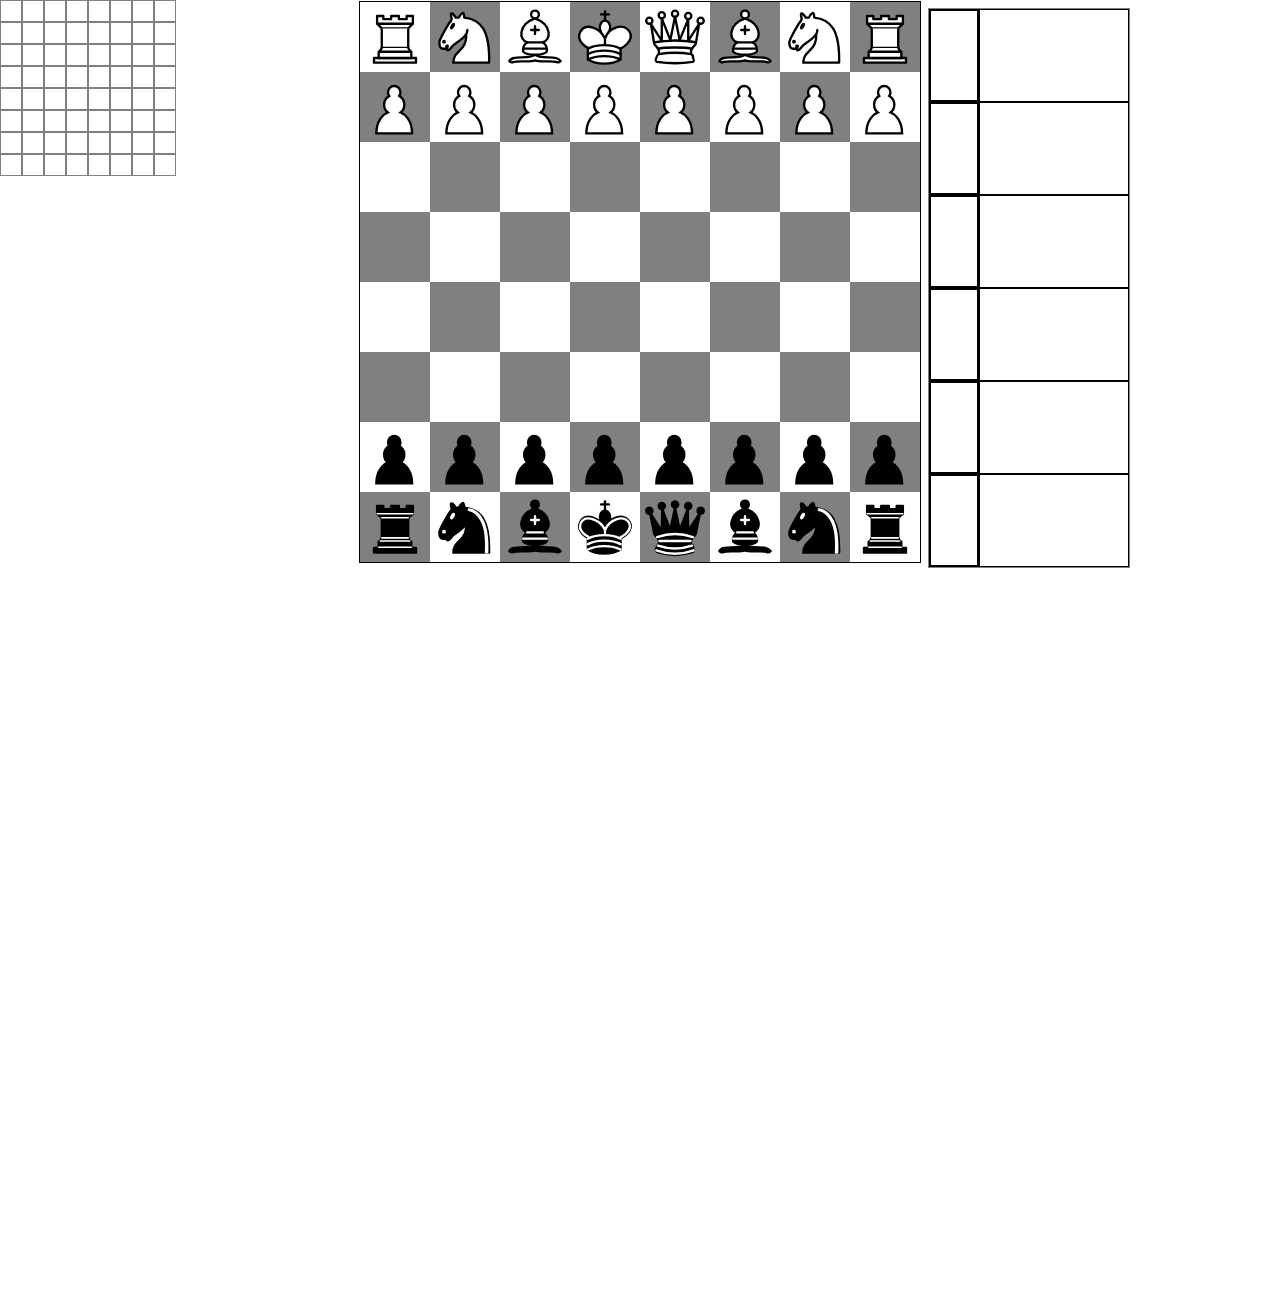
==== js/dndboard.html @ 8e992785 "new stuff" ====
<!DOCTYPE HTML>
<html>
	<head>
		<style type="text/css">
		/* http://meyerweb.com/eric/tools/css/reset/ 
			   v2.0 | 20110126
			   License: none (public domain)
			*/

			html, body, div, span, applet, object, iframe,
			h1, h2, h3, h4, h5, h6, p, blockquote, pre,
			a, abbr, acronym, address, big, cite, code,
			del, dfn, em, img, ins, kbd, q, s, samp,
			small, strike, strong, sub, sup, tt, var,
			b, u, i, center,
			dl, dt, dd, ol, ul, li,
			fieldset, form, label, legend,
			table, caption, tbody, tfoot, thead, tr, th, td,
			article, aside, canvas, details, embed, 
			figure, figcaption, footer, header, hgroup, 
			menu, nav, output, ruby, section, summary,
			time, mark, audio, video {
				margin: 0;
				padding: 0;
				border: 0;
				font-size: 100%;
				font: inherit;
				vertical-align: baseline;
			}
			/* HTML5 display-role reset for older browsers */
			article, aside, details, figcaption, figure, 
			footer, header, hgroup, menu, nav, section {
				display: block;
			}
			body {
				line-height: 1;
			}
			ol, ul {
				list-style: none;
			}
			blockquote, q {
				quotes: none;
			}
			blockquote:before, blockquote:after,
			q:before, q:after {
				content: '';
				content: none;
			}
			table {
				border-collapse: collapse;
				border-spacing: 0;
			}

			.letter{
				width: 70px;
				height: 70px;
				float: left;
			}
			.number{
				width: 560px;
				height: 70px;
				
			}
			.container {
				width: 560px;
				border: 1px solid black;
				margin: auto;
				position: relative;
				top: -175px;
				
				
			}
			.drop {
				
			}
			.graves{
				width: 200px;
				height: 558px;
				border: 1px solid grey;
				float:right;
				position: relative;
				top:-730px;
				left: -150px;
			}

			.tomb {
				border: 1px solid black;
				width: 150px;
				height: 91px;
				float: right;
			}
			.num{
				width: 47px;
				height: 89px;
				border: 2px solid black;
			}
			.fields{
				width: 20px;
				height: 20px;
				border: 1px solid grey;
				float: left;
				text-align: center;

				
			}
			.engine{
				width: 176px;
				height: 22px;
				
			}
			/*.dragBishop1{
				position: absolute;
			}
			.dragRook2{
				position: absolute;
			}*/
		</style>
		
	</head>
	<body>
		<div class="engineContainer">
			<div class="engine">
				<div class="fields"></div>
				<div class="fields"></div>
				<div class="fields"></div>
				<div class="fields"></div>
				<div class="fields"></div>
				<div class="fields"></div>
				<div class="fields"></div>
				<div class="fields"></div>
			</div>
			<div class="engine">
				<div class="fields"></div>
				<div class="fields"></div>
				<div class="fields"></div>
				<div class="fields"></div>
				<div class="fields"></div>
				<div class="fields"></div>
				<div class="fields"></div>
				<div class="fields"></div>
			</div>
			<div class="engine">
				<div class="fields"></div>
				<div class="fields"></div>
				<div class="fields"></div>
				<div class="fields"></div>
				<div class="fields"></div>
				<div class="fields"></div>
				<div class="fields"></div>
				<div class="fields"></div>
			</div>
			<div class="engine">
				<div class="fields"></div>
				<div class="fields"></div>
				<div class="fields"></div>
				<div class="fields"></div>
				<div class="fields"></div>
				<div class="fields"></div>
				<div class="fields"></div>
				<div class="fields"></div>
			</div>
			<div class="engine">
				<div class="fields"></div>
				<div class="fields"></div>
				<div class="fields"></div>
				<div class="fields"></div>
				<div class="fields"></div>
				<div class="fields"></div>
				<div class="fields"></div>
				<div class="fields"></div>
			</div>
			<div class="engine">
				<div class="fields"></div>
				<div class="fields"></div>
				<div class="fields"></div>
				<div class="fields"></div>
				<div class="fields"></div>
				<div class="fields"></div>
				<div class="fields"></div>
				<div class="fields"></div>
			</div>
			<div class="engine">
				<div class="fields"></div>
				<div class="fields"></div>
				<div class="fields"></div>
				<div class="fields"></div>
				<div class="fields"></div>
				<div class="fields"></div>
				<div class="fields"></div>
				<div class="fields"></div>
			</div>
			<div class="engine">
				<div class="fields"></div>
				<div class="fields"></div>
				<div class="fields"></div>
				<div class="fields"></div>
				<div class="fields"></div>
				<div class="fields"></div>
				<div class="fields"></div>
				<div class="fields"></div>
			</div>
		</div>
		<div class="container">
			<div class="number">
				<div class="letter"><img class="dragRook1" id="whiterook"  src="images/white_rook.svg" width="70" height="70"></div>
				<div class="letter"><img class="dragKnight1" id="whiteknight"   src="images/white_knight.svg" width="70" height="70"></div>
				<div class="letter"><img class="dragBishop1" id="whitebishop" src="images/white_bishop.svg" width="70" height="70"></div>
				<div class="letter"><img class="dragKing" id="whiteking"  src="images/white_king.svg" width="70" height="70"></div>
				<div class="letter"><img class="dragQueen" id="whitequeen"  src="images/white_queen.svg" width="70" height="70"></div>
				<div class="letter"><img class="dragBishop2" id="whitebishop"  src="images/white_bishop.svg" width="70" height="70"></div>
				<div class="letter"><img class="dragKnight2" id="whiteknight"  src="images/white_knight.svg" width="70" height="70"></div>
				<div class="letter"><img class="dragRook2" id="whiterook"   src="images/white_rook.svg" width="70" height="70"></div>
			<!-- 	<div class="letter"></div>
				<div class="letter"></div>
				<div class="letter"><img class="dragRook1" id="whiterook"  src="images/white_rook.svg" width="70" height="70"></div>
				<div class="letter"></div>
				<div class="letter"></div>
				<div class="letter"></div>
				<div class="letter"></div>
				<div class="letter"><img class="dragRook2" id="whiterook"   src="images/white_rook.svg" width="70" height="70"></div> -->
			</div>
			<div class="number">
				<div class="letter"><img class="dragPawn1" id="whitepawn" src="images/white_pawn.svg" width="70" height="70"></div>
				<div class="letter"><img class="dragPawn2" id="whitepawn" src="images/white_pawn.svg" width="70" height="70"></div>
				<div class="letter"><img class="dragPawn3" id="whitepawn" src="images/white_pawn.svg" width="70" height="70"></div>
				<div class="letter"><img class="dragPawn4" id="whitepawn" src="images/white_pawn.svg" width="70" height="70"></div>
				<div class="letter"><img class="dragPawn5" id="whitepawn" src="images/white_pawn.svg" width="70" height="70"></div>
				<div class="letter"><img class="dragPawn6" id="whitepawn" src="images/white_pawn.svg" width="70" height="70"></div>
				<div class="letter"><img class="dragPawn7" id="whitepawn" src="images/white_pawn.svg" width="70" height="70"></div>
				<div class="letter"><img class="dragPawn8" id="whitepawn" src="images/white_pawn.svg" width="70" height="70"></div>
			<!-- 	<div class="letter"></div> 
				<div class="letter"></div>
				<div class="letter"></div>
				<div class="letter"></div>
				<div class="letter"></div>
				<div class="letter"></div>
				<div class="letter"></div>
				<div class="letter"></div> -->
			</div>
			<div class="number">
				<div class="letter"></div>
				<div class="letter"></div>
				<div class="letter"></div>
				<div class="letter"></div>
				<div class="letter"></div>
				<div class="letter"></div>
				<div class="letter"></div>
				<div class="letter"></div>
			</div>
			<div class="number">
				<div class="letter"></div>
				<div class="letter"></div>
				<div class="letter"></div>
				<div class="letter"></div>
				<div class="letter"></div>
				<div class="letter"></div>
				<div class="letter"></div>
				<div class="letter"></div>
			</div>
			<div class="number">
				<div class="letter"></div>
				<div class="letter"></div>
				<div class="letter"></div>
				<div class="letter"></div>
				<div class="letter"></div>
				<div class="letter"></div>
				<div class="letter"></div>
				<div class="letter"></div>
			</div>
			<div class="number">
				<div class="letter"></div>
				<div class="letter"></div>
				<div class="letter"></div>
				<div class="letter"></div>
				<div class="letter"></div>
				<div class="letter"></div>
				<div class="letter"></div>
				<div class="letter"></div>
			</div>
			<div class="number">
				<!-- <div class="letter"></div>
				<div class="letter"></div>
				<div class="letter"></div>
				<div class="letter"></div>
				<div class="letter"></div>
				<div class="letter"></div>
				<div class="letter"></div>
				<div class="letter"></div> -->
				<div class="letter"><img class="dragPawn1" id="blackpawn" src="images/black_pawn.svg" width="70" height="70"></div>
				<div class="letter"><img class="dragPawn2" id="blackpawn" src="images/black_pawn.svg" width="70" height="70"></div>
				<div class="letter"><img class="dragPawn3" id="blackpawn" src="images/black_pawn.svg" width="70" height="70"></div>
				<div class="letter"><img class="dragPawn4" id="blackpawn" src="images/black_pawn.svg" width="70" height="70"></div>
				<div class="letter"><img class="dragPawn5" id="blackpawn" src="images/black_pawn.svg" width="70" height="70"></div>
				<div class="letter"><img class="dragPawn6" id="blackpawn" src="images/black_pawn.svg" width="70" height="70"></div>
				<div class="letter"><img class="dragPawn7" id="blackpawn" src="images/black_pawn.svg" width="70" height="70"></div>
				<div class="letter"><img class="dragPawn8" id="blackpawn" src="images/black_pawn.svg" width="70" height="70"></div>
			</div>
			<div class="number">
				<!-- <div class="letter"></div>
				<div class="letter"></div>
				<div class="letter"></div>
				<div class="letter"></div>
				<div class="letter"><img class="dragBishop2" id="blackbishop"  src="images/black_bishop.svg" width="70" height="70"></div>
				<div class="letter"></div>
				<div class="letter"></div>
				<div class="letter"><img class="dragRook1" id="blackrook"  src="images/black_rook.svg" width="70" height="70"></div> -->
				<div class="letter"><img class="dragRook1" id="blackrook"  src="images/black_rook.svg" width="70" height="70"></div>
				<div class="letter"><img class="dragKnight1" id="blackknight"   src="images/black_knight.svg" width="70" height="70"></div>
				<div class="letter"><img class="dragBishop1" id="blackbishop" src="images/black_bishop.svg" width="70" height="70"></div>
				<div class="letter"><img class="dragKing" id="blackking"  src="images/black_king.svg" width="70" height="70"></div>
				<div class="letter"><img class="dragQueen" id="blackqueen"  src="images/black_queen.svg" width="70" height="70"></div>
				<div class="letter"><img class="dragBishop2" id="blackbishop"  src="images/black_bishop.svg" width="70" height="70"></div>
				<div class="letter"><img class="dragKnight2" id="blackknight"  src="images/black_knight.svg" width="70" height="70"></div>
				<div class="letter"><img class="dragRook2" id="blackrook"   src="images/black_rook.svg" width="70" height="70"></div>
			</div>
		</div>
		<div class="graves">
			<div class="tomb"></div>
			<div class="tomb"></div>
			<div class="tomb"></div>
			<div class="tomb"></div>
			<div class="tomb"></div>
			<div class="tomb"></div>
			<div class="num"></div>
			<div class="num"></div>
			<div class="num"></div>
			<div class="num"></div>
			<div class="num"></div>
			<div class="num"></div>
		</div>
		<script type="text/javascript" src="lib/shims.js"></script>
        <script type="text/javascript" src="lib/underscore-min.js"></script>
        <script type="text/javascript" src="lib/jquery.min.js"></script>
        <script type="text/javascript" src="jqueryUI/ui/jquery-ui.js"></script>
        <script type="text/javascript" src="lib/shiro/shiro-class.js"></script>
        <script type="text/javascript" src="lib/shiro/shiro-eventemitter.js"></script>
        <script type="text/javascript" src="attackedFields.js"></script>
        <script type="text/javascript" src="validation.js"></script>
		<script type="text/javascript">
        $(function() {
			
        	

		    function MatrixWrite (matrix){
				var key;
	            for(var i = 0; i < matrix.length; i++){
	            	for (var j = 0; j < matrix[i].length; j++) {
	            		key = matrix[i][j];
	            		$('.engine').eq(i).children().eq(j).text(key);
	            	};
	                
	            }    
	        }


			function drawBoard(){
				
				function countPositions (limit) {
					var positions = [];
					for (var i = 0; i < limit; i++) {
						positions.push(i);
					}
					return positions;
				}
				var pos = countPositions($('.letter').length);

				for (var k = 0; k<8; k++) {
					var order = k % 2 === 1 ? 1 : 2;
					for(var i = 0; i<8; i++ ) {
						var color; 
						if (order === 1 ) {
							i % 2 === 1 ? color = 'white' : color ='grey';
							$('.letter').eq(pos.shift()).css("background-color", color);
						} else {
							i % 2 === 1 ? color = 'grey' : color ='white';
				     		$('.letter').eq(pos.shift()).css("background-color", color);
				     	}
				     	
				    }//end second for
			    }//end first for
			}//end function
			
			drawBoard();
			
			$('.letter').filter(function(i, el){
			    return $(this).data('type') == 'figure';
			})
			

			

			$('.letter').addClass('drop');
			var figMeth;
			var figProp;
			var figColor;
			

			$('.dragBishop1').draggable({
				cursor: 'move',
				revert: true,
				revertDuration: 60,
				start:function(){
					initPos.Bishop1 = [$(this).parent().parent().index(),$(this).parent().index()];
					figMeth = $(this).attr('id').substring(5);
					figColor = $(this).attr('id').substring(0,5);
					figProp = $(this).attr('class').split(' ')[0].substring(4);
					console.log(figColor,figMeth,figProp)
				}

			});
			$('.dragBishop2').draggable({
				cursor: 'move',
				revert: true,
				revertDuration: 60,
				start:function(){
					initPos.Bishop2 = [$(this).parent().parent().index(),$(this).parent().index()]
					figMeth = $(this).attr('id').substring(5);
					figColor = $(this).attr('id').substring(0,5);
					figProp = $(this).attr('class').split(' ')[0].substring(4);
					
				}

			});
			$('.dragQueen').draggable({
				cursor: 'move',
				revert: true,
				revertDuration: 60,
				start:function(){
					initPos.Queen = [$(this).parent().parent().index(),$(this).parent().index()]
					figMeth = $(this).attr('id').substring(5);
					figColor = $(this).attr('id').substring(0,5);
					figProp = $(this).attr('class').split(' ')[0].substring(4);
					
				}

			});
			$('.dragKing').draggable({
				cursor: 'move',
				revert: true,
				revertDuration: 60,
				start:function(){
					initPos.King = [$(this).parent().parent().index(),$(this).parent().index()]
					figMeth = $(this).attr('id').substring(5);
					figColor = $(this).attr('id').substring(0,5);
					figProp = $(this).attr('class').split(' ')[0].substring(4);
					
				}

			});
			$('.dragRook1').draggable({
				cursor: 'move',
				revert: true,
				revertDuration: 60,
				start:function(){
					initPos.Rook1 = [$(this).parent().parent().index(),$(this).parent().index()]
					figMeth = $(this).attr('id').substring(5);
					figColor = $(this).attr('id').substring(0,5);
					figProp = $(this).attr('class').split(' ')[0].substring(4);
					
				}

			});
			$('.dragRook2').draggable({
				cursor: 'move',
				revert: true,
				revertDuration: 60,
				start:function(){
					initPos.Rook2 = [$(this).parent().parent().index(),$(this).parent().index()]
					figMeth = $(this).attr('id').substring(5);
					figColor = $(this).attr('id').substring(0,5);
					figProp = $(this).attr('class').split(' ')[0].substring(4);
					
				}

			});
			$('.dragKnight1').draggable({
				cursor: 'move',
				revert: true,
				revertDuration: 60,
				start:function(){
					initPos.Knight1 = [$(this).parent().parent().index(),$(this).parent().index()]
					figMeth = $(this).attr('id').substring(5);
					figColor = $(this).attr('id').substring(0,5);
					figProp = $(this).attr('class').split(' ')[0].substring(4);
			}

			});
			$('.dragKnight2').draggable({
				cursor: 'move',
				revert: true,
				revertDuration: 60,
				start:function(){
					initPos.Knight2 = [$(this).parent().parent().index(),$(this).parent().index()]
					figMeth = $(this).attr('id').substring(5);
					figColor = $(this).attr('id').substring(0,5);
					figProp = $(this).attr('class').split(' ')[0].substring(4);
				}

			});
			$('.dragPawn1').draggable({
				cursor: 'move',
				revert: true,
				revertDuration: 60,
				start:function(){
					initPos.Pawn1 = [$(this).parent().parent().index(),$(this).parent().index()]
					figMeth = $(this).attr('id').substring(5);
					figColor = $(this).attr('id').substring(0,5);
					figProp = $(this).attr('class').split(' ')[0].substring(4);
				}

			});
			$('.dragPawn2').draggable({
				cursor: 'move',
				revert: true,
				revertDuration: 60,
				start:function(){
					initPos.Pawn2 = [$(this).parent().parent().index(),$(this).parent().index()]
					figMeth = $(this).attr('id').substring(5);
					figColor = $(this).attr('id').substring(0,5);
					figProp = $(this).attr('class').split(' ')[0].substring(4);
				}

			});
			$('.dragPawn3').draggable({
				cursor: 'move',
				revert: true,
				revertDuration: 60,
				start:function(){
					initPos.Pawn3 = [$(this).parent().parent().index(),$(this).parent().index()]
					figMeth = $(this).attr('id').substring(5);
					figColor = $(this).attr('id').substring(0,5);
					figProp = $(this).attr('class').split(' ')[0].substring(4);
				}

			});
			$('.dragPawn4').draggable({
				cursor: 'move',
				revert: true,
				revertDuration: 60,
				start:function(){
					initPos.Pawn4 = [$(this).parent().parent().index(),$(this).parent().index()]
					figMeth = $(this).attr('id').substring(5);
					figColor = $(this).attr('id').substring(0,5);
					figProp = $(this).attr('class').split(' ')[0].substring(4);
				}

			});
			$('.dragPawn5').draggable({
				cursor: 'move',
				revert: true,
				revertDuration: 60,
				start:function(){
					initPos.Pawn5 = [$(this).parent().parent().index(),$(this).parent().index()]
					figMeth = $(this).attr('id').substring(5);
					figColor = $(this).attr('id').substring(0,5);
					figProp = $(this).attr('class').split(' ')[0].substring(4);
				}

			});
			$('.dragPawn6').draggable({
				cursor: 'move',
				revert: true,
				revertDuration: 60,
				start:function(){
					initPos.Pawn6 = [$(this).parent().parent().index(),$(this).parent().index()]
					figMeth = $(this).attr('id').substring(5);
					figColor = $(this).attr('id').substring(0,5);
					figProp = $(this).attr('class').split(' ')[0].substring(4);
				}

			});
			$('.dragPawn7').draggable({
				cursor: 'move',
				revert: true,
				revertDuration: 60,
				start:function(){
					initPos.Pawn7 = [$(this).parent().parent().index(),$(this).parent().index()]
					figMeth = $(this).attr('id').substring(5);
					figColor = $(this).attr('id').substring(0,5);
					figProp = $(this).attr('class').split(' ')[0].substring(4);
				}

			});
			$('.dragPawn8').draggable({
				cursor: 'move',
				revert: true,
				revertDuration: 60,
				start:function(){
					initPos.Pawn8 = [$(this).parent().parent().index(),$(this).parent().index()]
					figMeth = $(this).attr('id').substring(5);
					figColor = $(this).attr('id').substring(0,5);
					figProp = $(this).attr('class').split(' ')[0].substring(4);
				}

			});


			
			var initPos = {
				Bishop1 : [],
				Bishop2 : [],
				Knight1 : [],
				Knight2 : [],
				Queen   : [],
				King    : [],
				Rook1   : [],
				Rook2   : []
 			}
 			var marker = {
 				white: {
 					Rook1:    1,
	 				Knight1:  2,
	 				Bishop1:  3,
	 				King:     4,
	 				Queen:    5,
	 				Bishop2:  6,
	 				Knight2:  7,
	 				Rook2:    8,
	 				Pawn1:    11,
	 				Pawn2:    12,
	 				Pawn3:    13,
	 				Pawn4:    14,
	 				Pawn5:    15,
	 				Pawn6:    16,
	 				Pawn7:    17,
	 				Pawn8:    18
 				},
 				black: {
 					Rook1:    -1,
	 				Knight1:  -2,
	 				Bishop1:  -3,
	 				King:     -4,
	 				Queen:    -5,
	 				Bishop2:  -6,
	 				Knight2:  -7,
	 				Rook2:    -8,
	 				Pawn1:    -11,
	 				Pawn2:    -12,
	 				Pawn3:    -13,
	 				Pawn4:    -14,
	 				Pawn5:    -15,
	 				Pawn6:    -16,
	 				Pawn7:    -17,
	 				Pawn8:    -18
 				}
 				
 			}


			
			var chessEngine = new AttackedFieldgenerator();	
			
			var board1 = generateEmptyTable();
			var rooPos = chessEngine.rook(board1,6,2);
			var bisPos = chessEngine.bishop(board1,4,4);
			
			
				       
		    var board = generateEmptyTable();
			
			function contains(arr, pair){
		        for (var i = 0; i < arr.length; i++) {
		            if( arr[i][0] === pair[0] && arr[i][1] === pair[1] ) return true;
		        }
		        return false;
		    }
			
			$(".drop").droppable({

				drop: function(ev, ui) {
					
					var dropped = ui.draggable;
		            var droppedOn = $(this);
					var next = [$(this).parent().index(), $(this).index()]
		           
					var eatingValidation = contains(chessEngine[figMeth](board,initPos[figProp][0],initPos[figProp][1],figColor).em, next)
		            var movingValidation = contains(chessEngine[figMeth](board,initPos[figProp][0],initPos[figProp][1],figColor).pm, next)
		            
		        	var eatable = chessEngine[figMeth](board,initPos[figProp][0],initPos[figProp][1],figColor).em
		          	
		          	console.log(eatingValidation,eatable,figMeth,figColor)
		   
		         	if (movingValidation) {
		          		
		          		board[initPos[figProp][0]][initPos[figProp][1]] = 0;
		          		board[next[0]][next[1]] = marker[figColor][figProp]
		          		MatrixWrite(board);
		            	
		            	$(dropped).detach().css({top: 0,left: 0}).appendTo(droppedOn);
		            	
		            } else if (eatingValidation){
		            	
		            	board[initPos[figProp][0]][initPos[figProp][1]] = 0;
		          		board[next[0]][next[1]] = marker[figColor][figProp]
		          		MatrixWrite(board);

		            	var deadOne = droppedOn.children()
		            	
						$(deadOne).detach().css({top: 0,left: 0}).appendTo('.tomb:nth-child(1)')
		            	$(dropped).detach().css({top: 0,left: 0}).appendTo(droppedOn);
		          
					} else {
		            	return false;
		            }
		           
		        }
		    });
			
	
		});
		</script>
	</body>
</html>
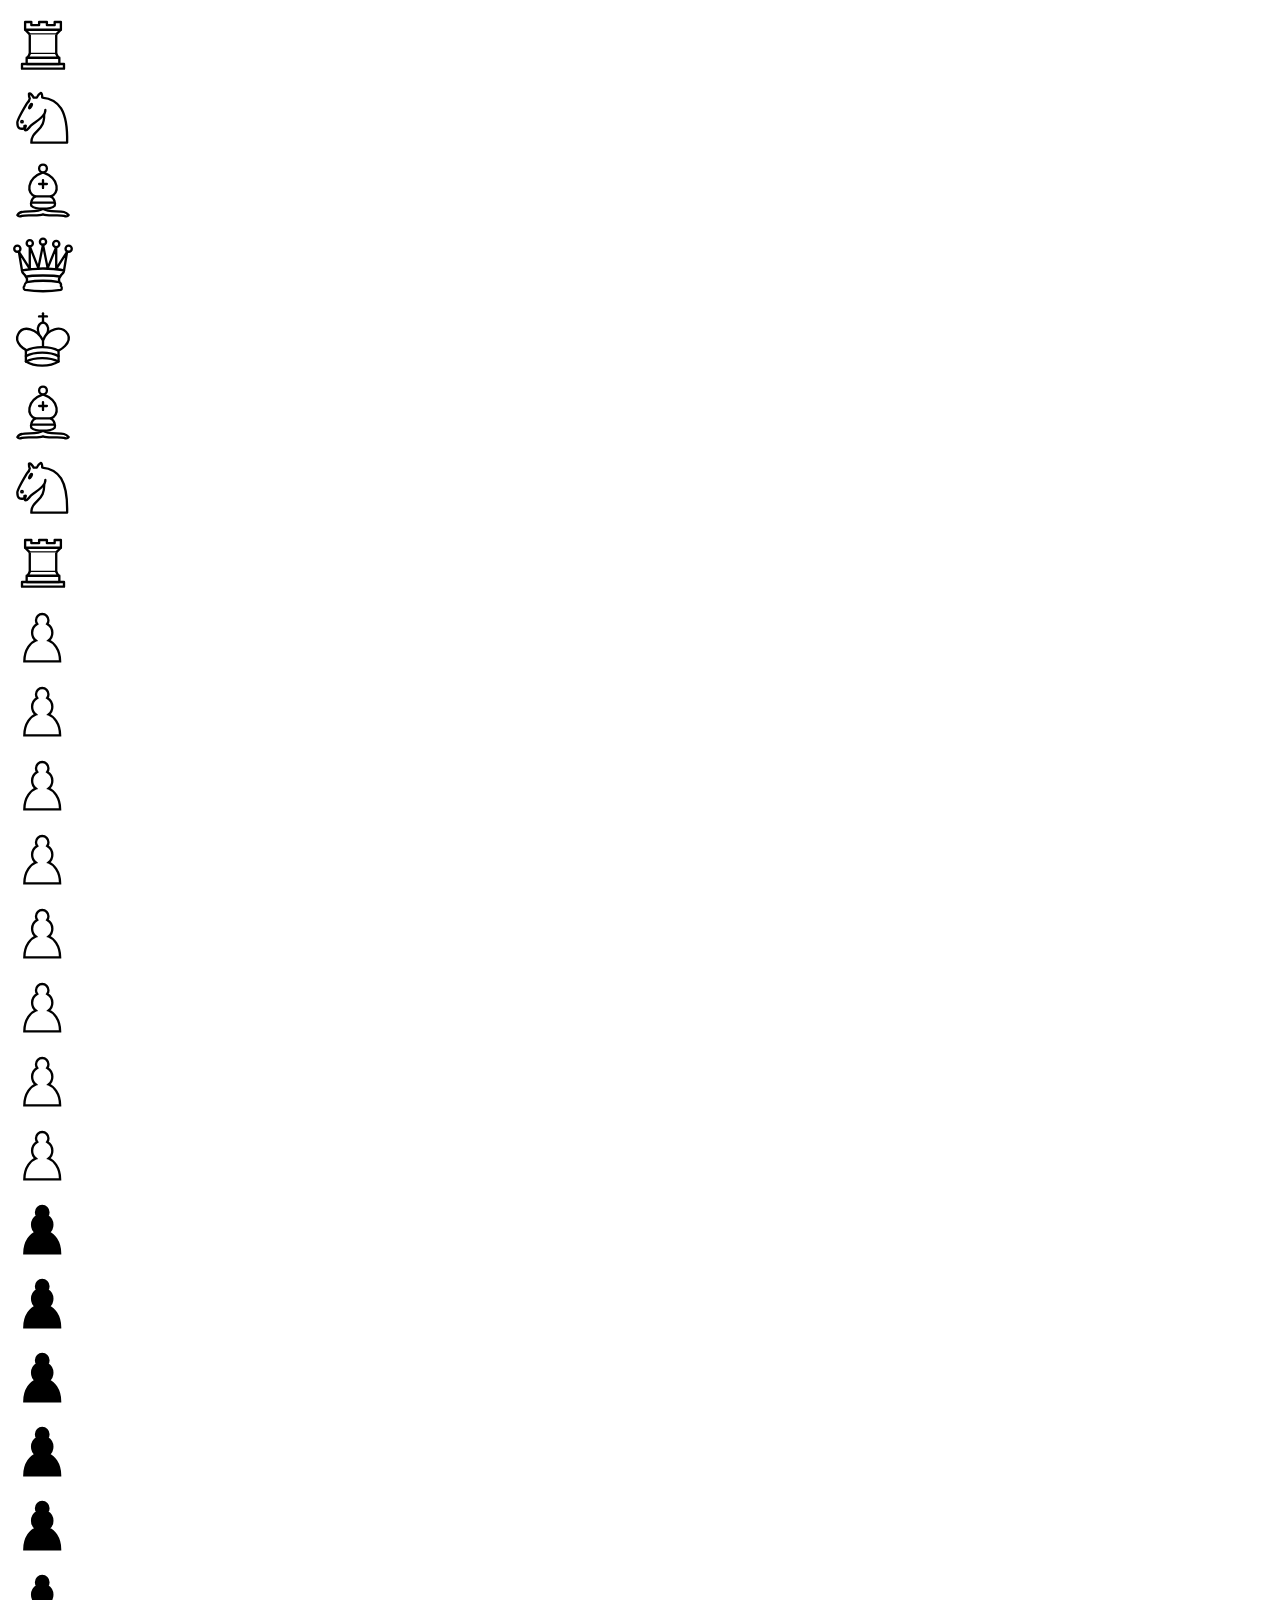
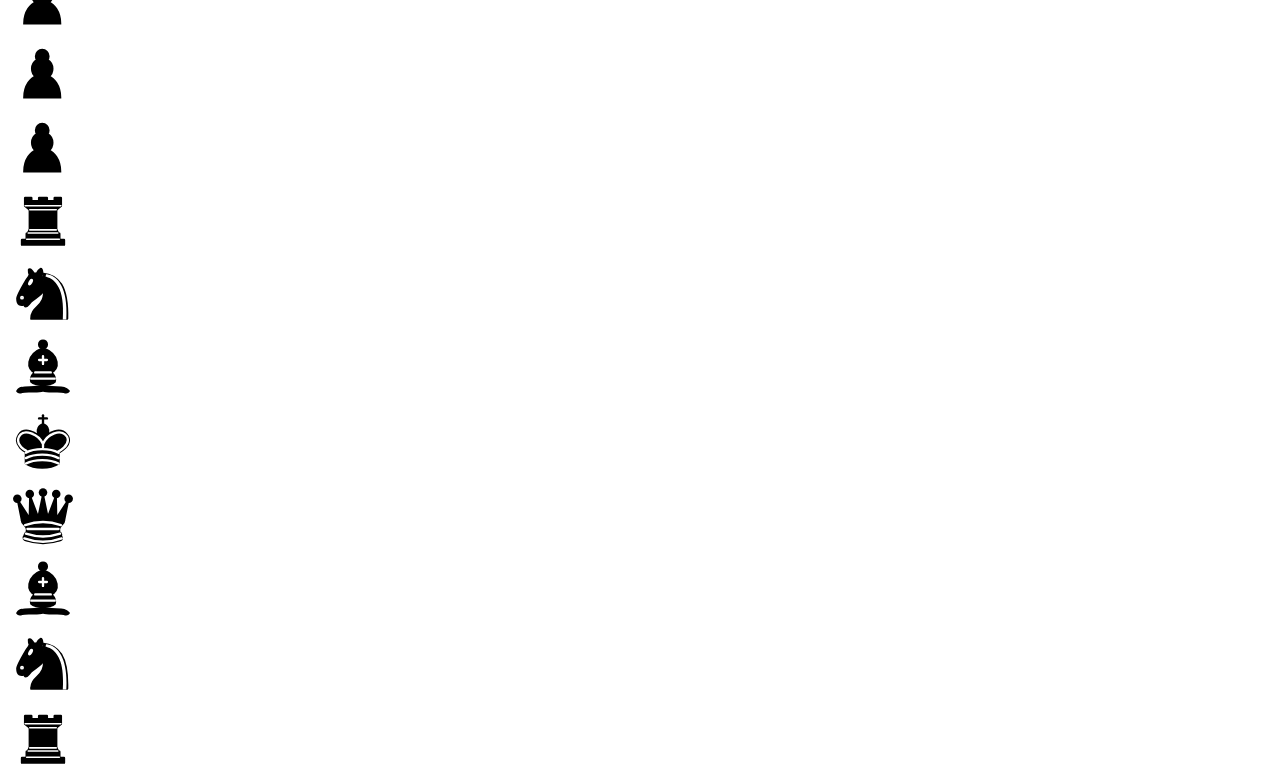
==== commit c1dedc56: "refactored figure placement" ====
--- a/js/dndboard.html
+++ b/js/dndboard.html
@@ -1,223 +1,22 @@
 <!DOCTYPE HTML>
 <html>
 	<head>
-		<style type="text/css">
-		/* http://meyerweb.com/eric/tools/css/reset/ 
-			   v2.0 | 20110126
-			   License: none (public domain)
-			*/
-
-			html, body, div, span, applet, object, iframe,
-			h1, h2, h3, h4, h5, h6, p, blockquote, pre,
-			a, abbr, acronym, address, big, cite, code,
-			del, dfn, em, img, ins, kbd, q, s, samp,
-			small, strike, strong, sub, sup, tt, var,
-			b, u, i, center,
-			dl, dt, dd, ol, ul, li,
-			fieldset, form, label, legend,
-			table, caption, tbody, tfoot, thead, tr, th, td,
-			article, aside, canvas, details, embed, 
-			figure, figcaption, footer, header, hgroup, 
-			menu, nav, output, ruby, section, summary,
-			time, mark, audio, video {
-				margin: 0;
-				padding: 0;
-				border: 0;
-				font-size: 100%;
-				font: inherit;
-				vertical-align: baseline;
-			}
-			/* HTML5 display-role reset for older browsers */
-			article, aside, details, figcaption, figure, 
-			footer, header, hgroup, menu, nav, section {
-				display: block;
-			}
-			body {
-				line-height: 1;
-			}
-			ol, ul {
-				list-style: none;
-			}
-			blockquote, q {
-				quotes: none;
-			}
-			blockquote:before, blockquote:after,
-			q:before, q:after {
-				content: '';
-				content: none;
-			}
-			table {
-				border-collapse: collapse;
-				border-spacing: 0;
-			}
-
-			.letter{
-				width: 70px;
-				height: 70px;
-				float: left;
-			}
-			.number{
-				width: 560px;
-				height: 70px;
-				
-			}
-			.container {
-				width: 560px;
-				border: 1px solid black;
-				margin: auto;
-				position: relative;
-				top: -175px;
-				
-				
-			}
-			.drop {
-				
-			}
-			.graves{
-				width: 200px;
-				height: 558px;
-				border: 1px solid grey;
-				float:right;
-				position: relative;
-				top:-730px;
-				left: -150px;
-			}
-
-			.tomb {
-				border: 1px solid black;
-				width: 150px;
-				height: 91px;
-				float: right;
-			}
-			.num{
-				width: 47px;
-				height: 89px;
-				border: 2px solid black;
-			}
-			.fields{
-				width: 20px;
-				height: 20px;
-				border: 1px solid grey;
-				float: left;
-				text-align: center;
-
-				
-			}
-			.engine{
-				width: 176px;
-				height: 22px;
-				
-			}
-			/*.dragBishop1{
-				position: absolute;
-			}
-			.dragRook2{
-				position: absolute;
-			}*/
-		</style>
-		
+		<link rel="stylesheet" type="text/css" href="../css/reset.css">
+		<link rel="stylesheet" type="text/css" href="../css/style.css">
 	</head>
 	<body>
-		<div class="engineContainer">
-			<div class="engine">
-				<div class="fields"></div>
-				<div class="fields"></div>
-				<div class="fields"></div>
-				<div class="fields"></div>
-				<div class="fields"></div>
-				<div class="fields"></div>
-				<div class="fields"></div>
-				<div class="fields"></div>
-			</div>
-			<div class="engine">
-				<div class="fields"></div>
-				<div class="fields"></div>
-				<div class="fields"></div>
-				<div class="fields"></div>
-				<div class="fields"></div>
-				<div class="fields"></div>
-				<div class="fields"></div>
-				<div class="fields"></div>
-			</div>
-			<div class="engine">
-				<div class="fields"></div>
-				<div class="fields"></div>
-				<div class="fields"></div>
-				<div class="fields"></div>
-				<div class="fields"></div>
-				<div class="fields"></div>
-				<div class="fields"></div>
-				<div class="fields"></div>
-			</div>
-			<div class="engine">
-				<div class="fields"></div>
-				<div class="fields"></div>
-				<div class="fields"></div>
-				<div class="fields"></div>
-				<div class="fields"></div>
-				<div class="fields"></div>
-				<div class="fields"></div>
-				<div class="fields"></div>
-			</div>
-			<div class="engine">
-				<div class="fields"></div>
-				<div class="fields"></div>
-				<div class="fields"></div>
-				<div class="fields"></div>
-				<div class="fields"></div>
-				<div class="fields"></div>
-				<div class="fields"></div>
-				<div class="fields"></div>
-			</div>
-			<div class="engine">
-				<div class="fields"></div>
-				<div class="fields"></div>
-				<div class="fields"></div>
-				<div class="fields"></div>
-				<div class="fields"></div>
-				<div class="fields"></div>
-				<div class="fields"></div>
-				<div class="fields"></div>
-			</div>
-			<div class="engine">
-				<div class="fields"></div>
-				<div class="fields"></div>
-				<div class="fields"></div>
-				<div class="fields"></div>
-				<div class="fields"></div>
-				<div class="fields"></div>
-				<div class="fields"></div>
-				<div class="fields"></div>
-			</div>
-			<div class="engine">
-				<div class="fields"></div>
-				<div class="fields"></div>
-				<div class="fields"></div>
-				<div class="fields"></div>
-				<div class="fields"></div>
-				<div class="fields"></div>
-				<div class="fields"></div>
-				<div class="fields"></div>
-			</div>
-		</div>
+		
 		<div class="container">
 			<div class="number">
+				
 				<div class="letter"><img class="dragRook1" id="whiterook"  src="images/white_rook.svg" width="70" height="70"></div>
 				<div class="letter"><img class="dragKnight1" id="whiteknight"   src="images/white_knight.svg" width="70" height="70"></div>
 				<div class="letter"><img class="dragBishop1" id="whitebishop" src="images/white_bishop.svg" width="70" height="70"></div>
+				<div class="letter"><img class="dragQueen" id="whitequeen"  src="images/white_queen.svg" width="70" height="70"></div>
 				<div class="letter"><img class="dragKing" id="whiteking"  src="images/white_king.svg" width="70" height="70"></div>
-				<div class="letter"><img class="dragQueen" id="whitequeen"  src="images/white_queen.svg" width="70" height="70"></div>
 				<div class="letter"><img class="dragBishop2" id="whitebishop"  src="images/white_bishop.svg" width="70" height="70"></div>
 				<div class="letter"><img class="dragKnight2" id="whiteknight"  src="images/white_knight.svg" width="70" height="70"></div>
 				<div class="letter"><img class="dragRook2" id="whiterook"   src="images/white_rook.svg" width="70" height="70"></div>
-			<!-- 	<div class="letter"></div>
-				<div class="letter"></div>
-				<div class="letter"><img class="dragRook1" id="whiterook"  src="images/white_rook.svg" width="70" height="70"></div>
-				<div class="letter"></div>
-				<div class="letter"></div>
-				<div class="letter"></div>
-				<div class="letter"></div>
-				<div class="letter"><img class="dragRook2" id="whiterook"   src="images/white_rook.svg" width="70" height="70"></div> -->
 			</div>
 			<div class="number">
 				<div class="letter"><img class="dragPawn1" id="whitepawn" src="images/white_pawn.svg" width="70" height="70"></div>
@@ -228,64 +27,48 @@
 				<div class="letter"><img class="dragPawn6" id="whitepawn" src="images/white_pawn.svg" width="70" height="70"></div>
 				<div class="letter"><img class="dragPawn7" id="whitepawn" src="images/white_pawn.svg" width="70" height="70"></div>
 				<div class="letter"><img class="dragPawn8" id="whitepawn" src="images/white_pawn.svg" width="70" height="70"></div>
-			<!-- 	<div class="letter"></div> 
-				<div class="letter"></div>
-				<div class="letter"></div>
-				<div class="letter"></div>
-				<div class="letter"></div>
-				<div class="letter"></div>
-				<div class="letter"></div>
-				<div class="letter"></div> -->
-			</div>
-			<div class="number">
-				<div class="letter"></div>
-				<div class="letter"></div>
-				<div class="letter"></div>
-				<div class="letter"></div>
-				<div class="letter"></div>
-				<div class="letter"></div>
-				<div class="letter"></div>
-				<div class="letter"></div>
-			</div>
-			<div class="number">
-				<div class="letter"></div>
-				<div class="letter"></div>
-				<div class="letter"></div>
-				<div class="letter"></div>
-				<div class="letter"></div>
-				<div class="letter"></div>
-				<div class="letter"></div>
-				<div class="letter"></div>
-			</div>
-			<div class="number">
-				<div class="letter"></div>
-				<div class="letter"></div>
-				<div class="letter"></div>
-				<div class="letter"></div>
-				<div class="letter"></div>
-				<div class="letter"></div>
-				<div class="letter"></div>
-				<div class="letter"></div>
-			</div>
-			<div class="number">
-				<div class="letter"></div>
-				<div class="letter"></div>
-				<div class="letter"></div>
-				<div class="letter"></div>
-				<div class="letter"></div>
-				<div class="letter"></div>
-				<div class="letter"></div>
-				<div class="letter"></div>
-			</div>
-			<div class="number">
-				<!-- <div class="letter"></div>
-				<div class="letter"></div>
-				<div class="letter"></div>
-				<div class="letter"></div>
-				<div class="letter"></div>
-				<div class="letter"></div>
-				<div class="letter"></div>
-				<div class="letter"></div> -->
+			</div>
+			<div class="number">
+				<div class="letter"></div>
+				<div class="letter"></div>
+				<div class="letter"></div>
+				<div class="letter"></div>
+				<div class="letter"></div>
+				<div class="letter"></div>
+				<div class="letter"></div>
+				<div class="letter"></div>
+			</div>
+			<div class="number">
+				<div class="letter"></div>
+				<div class="letter"></div>
+				<div class="letter"></div>
+				<div class="letter"></div>
+				<div class="letter"></div>
+				<div class="letter"></div>
+				<div class="letter"></div>
+				<div class="letter"></div>
+			</div>
+			<div class="number">
+				<div class="letter"></div>
+				<div class="letter"></div>
+				<div class="letter"></div>
+				<div class="letter"></div>
+				<div class="letter"></div>
+				<div class="letter"></div>
+				<div class="letter"></div>
+				<div class="letter"></div>
+			</div>
+			<div class="number">
+				<div class="letter"></div>
+				<div class="letter"></div>
+				<div class="letter"></div>
+				<div class="letter"></div>
+				<div class="letter"></div>
+				<div class="letter"></div>
+				<div class="letter"></div>
+				<div class="letter"></div>
+			</div>
+			<div class="number">
 				<div class="letter"><img class="dragPawn1" id="blackpawn" src="images/black_pawn.svg" width="70" height="70"></div>
 				<div class="letter"><img class="dragPawn2" id="blackpawn" src="images/black_pawn.svg" width="70" height="70"></div>
 				<div class="letter"><img class="dragPawn3" id="blackpawn" src="images/black_pawn.svg" width="70" height="70"></div>
@@ -296,62 +79,45 @@
 				<div class="letter"><img class="dragPawn8" id="blackpawn" src="images/black_pawn.svg" width="70" height="70"></div>
 			</div>
 			<div class="number">
-				<!-- <div class="letter"></div>
-				<div class="letter"></div>
-				<div class="letter"></div>
-				<div class="letter"></div>
-				<div class="letter"><img class="dragBishop2" id="blackbishop"  src="images/black_bishop.svg" width="70" height="70"></div>
-				<div class="letter"></div>
-				<div class="letter"></div>
-				<div class="letter"><img class="dragRook1" id="blackrook"  src="images/black_rook.svg" width="70" height="70"></div> -->
 				<div class="letter"><img class="dragRook1" id="blackrook"  src="images/black_rook.svg" width="70" height="70"></div>
-				<div class="letter"><img class="dragKnight1" id="blackknight"   src="images/black_knight.svg" width="70" height="70"></div>
-				<div class="letter"><img class="dragBishop1" id="blackbishop" src="images/black_bishop.svg" width="70" height="70"></div>
+				<div class="letter"><img class="dragKnight1" id="blackknight"  src="images/black_knight.svg" width="70" height="70"></div>
+				<div class="letter"><img class="dragBishop1" id="blackbishop"  src="images/black_bishop.svg" width="70" height="70"></div>
 				<div class="letter"><img class="dragKing" id="blackking"  src="images/black_king.svg" width="70" height="70"></div>
 				<div class="letter"><img class="dragQueen" id="blackqueen"  src="images/black_queen.svg" width="70" height="70"></div>
 				<div class="letter"><img class="dragBishop2" id="blackbishop"  src="images/black_bishop.svg" width="70" height="70"></div>
 				<div class="letter"><img class="dragKnight2" id="blackknight"  src="images/black_knight.svg" width="70" height="70"></div>
-				<div class="letter"><img class="dragRook2" id="blackrook"   src="images/black_rook.svg" width="70" height="70"></div>
+				<div class="letter"><img class="dragRook2" id="blackrook"  src="images/black_rook.svg" width="70" height="70"></div>
 			</div>
 		</div>
-		<div class="graves">
-			<div class="tomb"></div>
-			<div class="tomb"></div>
-			<div class="tomb"></div>
-			<div class="tomb"></div>
-			<div class="tomb"></div>
-			<div class="tomb"></div>
-			<div class="num"></div>
-			<div class="num"></div>
-			<div class="num"></div>
-			<div class="num"></div>
-			<div class="num"></div>
-			<div class="num"></div>
-		</div>
+		
 		<script type="text/javascript" src="lib/shims.js"></script>
         <script type="text/javascript" src="lib/underscore-min.js"></script>
-        <script type="text/javascript" src="lib/jquery.min.js"></script>
+        <script type="text/javascript" src="lib/jquery-2.0.3.min.js"></script>
+       	
         <script type="text/javascript" src="jqueryUI/ui/jquery-ui.js"></script>
         <script type="text/javascript" src="lib/shiro/shiro-class.js"></script>
         <script type="text/javascript" src="lib/shiro/shiro-eventemitter.js"></script>
         <script type="text/javascript" src="attackedFields.js"></script>
-        <script type="text/javascript" src="validation.js"></script>
-		<script type="text/javascript">
+        <script type="text/javascript">
+        
         $(function() {
 			
-        	
-
-		    function MatrixWrite (matrix){
+        	function MatrixWrite (matrix){
 				var key;
 	            for(var i = 0; i < matrix.length; i++){
 	            	for (var j = 0; j < matrix[i].length; j++) {
 	            		key = matrix[i][j];
 	            		$('.engine').eq(i).children().eq(j).text(key);
-	            	};
-	                
+	            	}
 	            }    
 	        }
 
+	        function contains(arr, pair){
+		        for (var i = 0; i < arr.length; i++) {
+		            if( arr[i][0] === pair[0] && arr[i][1] === pair[1] ) return true;
+		        }
+		        return false;
+		    }
 
 			function drawBoard(){
 				
@@ -380,292 +146,84 @@
 			    }//end first for
 			}//end function
 			
-			drawBoard();
-			
-			$('.letter').filter(function(i, el){
-			    return $(this).data('type') == 'figure';
-			})
-			
-
-			
+			function enableDraggable(element){
+
+				var element_id = $(element).attr('class').split(' ')[0].substring(4);
+
+				$(element).draggable({
+					cursor: 'move',
+					revert: true,
+					revertDuration: 60,
+					start:function(){
+						initPos[element_id] = [$(this).parent().parent().index(),$(this).parent().index()]
+						figMeth = $(this).attr('id').substring(5);
+						figColor = $(this).attr('id').substring(0,5);
+						figProp = $(this).attr('class').split(' ')[0].substring(4);
+					}
+				})
+			}
+
+			function createFigures(matrix){
+
+		    	for (var k = 0; k < 8; k++) {
+					matrix[0][k] = 1;
+					matrix[1][k] = 1;
+				}
+
+				for (var i = 0; i < 8; i++) {
+					matrix[6][i] = -1;
+					matrix[7][i] = -1;
+				}
+			}
+
 
 			$('.letter').addClass('drop');
-			var figMeth;
-			var figProp;
-			var figColor;
-			
-
-			$('.dragBishop1').draggable({
-				cursor: 'move',
-				revert: true,
-				revertDuration: 60,
-				start:function(){
-					initPos.Bishop1 = [$(this).parent().parent().index(),$(this).parent().index()];
-					figMeth = $(this).attr('id').substring(5);
-					figColor = $(this).attr('id').substring(0,5);
-					figProp = $(this).attr('class').split(' ')[0].substring(4);
-					console.log(figColor,figMeth,figProp)
-				}
-
-			});
-			$('.dragBishop2').draggable({
-				cursor: 'move',
-				revert: true,
-				revertDuration: 60,
-				start:function(){
-					initPos.Bishop2 = [$(this).parent().parent().index(),$(this).parent().index()]
-					figMeth = $(this).attr('id').substring(5);
-					figColor = $(this).attr('id').substring(0,5);
-					figProp = $(this).attr('class').split(' ')[0].substring(4);
-					
-				}
-
-			});
-			$('.dragQueen').draggable({
-				cursor: 'move',
-				revert: true,
-				revertDuration: 60,
-				start:function(){
-					initPos.Queen = [$(this).parent().parent().index(),$(this).parent().index()]
-					figMeth = $(this).attr('id').substring(5);
-					figColor = $(this).attr('id').substring(0,5);
-					figProp = $(this).attr('class').split(' ')[0].substring(4);
-					
-				}
-
-			});
-			$('.dragKing').draggable({
-				cursor: 'move',
-				revert: true,
-				revertDuration: 60,
-				start:function(){
-					initPos.King = [$(this).parent().parent().index(),$(this).parent().index()]
-					figMeth = $(this).attr('id').substring(5);
-					figColor = $(this).attr('id').substring(0,5);
-					figProp = $(this).attr('class').split(' ')[0].substring(4);
-					
-				}
-
-			});
-			$('.dragRook1').draggable({
-				cursor: 'move',
-				revert: true,
-				revertDuration: 60,
-				start:function(){
-					initPos.Rook1 = [$(this).parent().parent().index(),$(this).parent().index()]
-					figMeth = $(this).attr('id').substring(5);
-					figColor = $(this).attr('id').substring(0,5);
-					figProp = $(this).attr('class').split(' ')[0].substring(4);
-					
-				}
-
-			});
-			$('.dragRook2').draggable({
-				cursor: 'move',
-				revert: true,
-				revertDuration: 60,
-				start:function(){
-					initPos.Rook2 = [$(this).parent().parent().index(),$(this).parent().index()]
-					figMeth = $(this).attr('id').substring(5);
-					figColor = $(this).attr('id').substring(0,5);
-					figProp = $(this).attr('class').split(' ')[0].substring(4);
-					
-				}
-
-			});
-			$('.dragKnight1').draggable({
-				cursor: 'move',
-				revert: true,
-				revertDuration: 60,
-				start:function(){
-					initPos.Knight1 = [$(this).parent().parent().index(),$(this).parent().index()]
-					figMeth = $(this).attr('id').substring(5);
-					figColor = $(this).attr('id').substring(0,5);
-					figProp = $(this).attr('class').split(' ')[0].substring(4);
+			
+			var figMeth, figProp, figColor;
+			
+			var initPos = { 
+				Bishop1 : [], Bishop2 : [], Knight1 : [], 
+				Knight2 : [], Queen : [], King : [], 
+				Rook1   : [], Rook2 : [] 
 			}
 
-			});
-			$('.dragKnight2').draggable({
-				cursor: 'move',
-				revert: true,
-				revertDuration: 60,
-				start:function(){
-					initPos.Knight2 = [$(this).parent().parent().index(),$(this).parent().index()]
-					figMeth = $(this).attr('id').substring(5);
-					figColor = $(this).attr('id').substring(0,5);
-					figProp = $(this).attr('class').split(' ')[0].substring(4);
-				}
-
-			});
-			$('.dragPawn1').draggable({
-				cursor: 'move',
-				revert: true,
-				revertDuration: 60,
-				start:function(){
-					initPos.Pawn1 = [$(this).parent().parent().index(),$(this).parent().index()]
-					figMeth = $(this).attr('id').substring(5);
-					figColor = $(this).attr('id').substring(0,5);
-					figProp = $(this).attr('class').split(' ')[0].substring(4);
-				}
-
-			});
-			$('.dragPawn2').draggable({
-				cursor: 'move',
-				revert: true,
-				revertDuration: 60,
-				start:function(){
-					initPos.Pawn2 = [$(this).parent().parent().index(),$(this).parent().index()]
-					figMeth = $(this).attr('id').substring(5);
-					figColor = $(this).attr('id').substring(0,5);
-					figProp = $(this).attr('class').split(' ')[0].substring(4);
-				}
-
-			});
-			$('.dragPawn3').draggable({
-				cursor: 'move',
-				revert: true,
-				revertDuration: 60,
-				start:function(){
-					initPos.Pawn3 = [$(this).parent().parent().index(),$(this).parent().index()]
-					figMeth = $(this).attr('id').substring(5);
-					figColor = $(this).attr('id').substring(0,5);
-					figProp = $(this).attr('class').split(' ')[0].substring(4);
-				}
-
-			});
-			$('.dragPawn4').draggable({
-				cursor: 'move',
-				revert: true,
-				revertDuration: 60,
-				start:function(){
-					initPos.Pawn4 = [$(this).parent().parent().index(),$(this).parent().index()]
-					figMeth = $(this).attr('id').substring(5);
-					figColor = $(this).attr('id').substring(0,5);
-					figProp = $(this).attr('class').split(' ')[0].substring(4);
-				}
-
-			});
-			$('.dragPawn5').draggable({
-				cursor: 'move',
-				revert: true,
-				revertDuration: 60,
-				start:function(){
-					initPos.Pawn5 = [$(this).parent().parent().index(),$(this).parent().index()]
-					figMeth = $(this).attr('id').substring(5);
-					figColor = $(this).attr('id').substring(0,5);
-					figProp = $(this).attr('class').split(' ')[0].substring(4);
-				}
-
-			});
-			$('.dragPawn6').draggable({
-				cursor: 'move',
-				revert: true,
-				revertDuration: 60,
-				start:function(){
-					initPos.Pawn6 = [$(this).parent().parent().index(),$(this).parent().index()]
-					figMeth = $(this).attr('id').substring(5);
-					figColor = $(this).attr('id').substring(0,5);
-					figProp = $(this).attr('class').split(' ')[0].substring(4);
-				}
-
-			});
-			$('.dragPawn7').draggable({
-				cursor: 'move',
-				revert: true,
-				revertDuration: 60,
-				start:function(){
-					initPos.Pawn7 = [$(this).parent().parent().index(),$(this).parent().index()]
-					figMeth = $(this).attr('id').substring(5);
-					figColor = $(this).attr('id').substring(0,5);
-					figProp = $(this).attr('class').split(' ')[0].substring(4);
-				}
-
-			});
-			$('.dragPawn8').draggable({
-				cursor: 'move',
-				revert: true,
-				revertDuration: 60,
-				start:function(){
-					initPos.Pawn8 = [$(this).parent().parent().index(),$(this).parent().index()]
-					figMeth = $(this).attr('id').substring(5);
-					figColor = $(this).attr('id').substring(0,5);
-					figProp = $(this).attr('class').split(' ')[0].substring(4);
-				}
-
-			});
-
-
-			
-			var initPos = {
-				Bishop1 : [],
-				Bishop2 : [],
-				Knight1 : [],
-				Knight2 : [],
-				Queen   : [],
-				King    : [],
-				Rook1   : [],
-				Rook2   : []
- 			}
- 			var marker = {
+			var marker = {
  				white: {
- 					Rook1:    1,
-	 				Knight1:  2,
-	 				Bishop1:  3,
-	 				King:     4,
-	 				Queen:    5,
-	 				Bishop2:  6,
-	 				Knight2:  7,
-	 				Rook2:    8,
-	 				Pawn1:    11,
-	 				Pawn2:    12,
-	 				Pawn3:    13,
-	 				Pawn4:    14,
-	 				Pawn5:    15,
-	 				Pawn6:    16,
-	 				Pawn7:    17,
-	 				Pawn8:    18
+ 					Rook1: 1, Knight1: 2, Bishop1: 3, King: 4, 
+ 					Queen: 5, Bishop2: 6, Knight2: 7, Rook2: 8, 
+ 					Pawn1: 11, Pawn2: 12, Pawn3: 13, Pawn4: 14, 
+ 					Pawn5: 15, Pawn6: 16, Pawn7: 17, Pawn8: 18
  				},
  				black: {
- 					Rook1:    -1,
-	 				Knight1:  -2,
-	 				Bishop1:  -3,
-	 				King:     -4,
-	 				Queen:    -5,
-	 				Bishop2:  -6,
-	 				Knight2:  -7,
-	 				Rook2:    -8,
-	 				Pawn1:    -11,
-	 				Pawn2:    -12,
-	 				Pawn3:    -13,
-	 				Pawn4:    -14,
-	 				Pawn5:    -15,
-	 				Pawn6:    -16,
-	 				Pawn7:    -17,
-	 				Pawn8:    -18
+ 					Rook1: -1, Knight1: -2, Bishop1: -3, King: -4, 
+ 					Queen: -5, Bishop2: -6, Knight2: -7, Rook2: -8, 
+ 					Pawn1: -11, Pawn2: -12, Pawn3: -13, Pawn4: -14, 
+ 					Pawn5: -15, Pawn6: -16, Pawn7: -17, Pawn8: -18
  				}
  				
  			}
 
-
+ 			var figures_array = [
+ 				'.dragBishop1','.dragBishop2','.dragQueen','.dragKing',
+				'.dragRook1','.dragRook2','.dragKnight1','.dragKnight2',
+				'.dragPawn1','.dragPawn2','.dragPawn3','.dragPawn4',
+				'.dragPawn5','.dragPawn6','.dragPawn7','.dragPawn8'
+			];
+
+			
+			drawBoard();
+			figures_array.forEach(enableDraggable);
 			
 			var chessEngine = new AttackedFieldgenerator();	
-			
-			var board1 = generateEmptyTable();
-			var rooPos = chessEngine.rook(board1,6,2);
-			var bisPos = chessEngine.bishop(board1,4,4);
-			
-			
-				       
-		    var board = generateEmptyTable();
-			
-			function contains(arr, pair){
-		        for (var i = 0; i < arr.length; i++) {
-		            if( arr[i][0] === pair[0] && arr[i][1] === pair[1] ) return true;
-		        }
-		        return false;
-		    }
-			
-			$(".drop").droppable({
+			var board = generateEmptyTable();
+
+		   
+			createFigures(board);
+
+			var moveCounter = 0;
+		    var allowed = 'white';
+
+		  	$(".drop").droppable({
 
 				drop: function(ev, ui) {
 					
@@ -676,37 +234,49 @@
 					var eatingValidation = contains(chessEngine[figMeth](board,initPos[figProp][0],initPos[figProp][1],figColor).em, next)
 		            var movingValidation = contains(chessEngine[figMeth](board,initPos[figProp][0],initPos[figProp][1],figColor).pm, next)
 		            
-		        	var eatable = chessEngine[figMeth](board,initPos[figProp][0],initPos[figProp][1],figColor).em
+		        	var movable = chessEngine[figMeth](board,initPos[figProp][0],initPos[figProp][1],figColor).pm
 		          	
-		          	console.log(eatingValidation,eatable,figMeth,figColor)
-		   
-		         	if (movingValidation) {
-		          		
+		          	
+		          	if (movingValidation && allowed===figColor) {
+
 		          		board[initPos[figProp][0]][initPos[figProp][1]] = 0;
 		          		board[next[0]][next[1]] = marker[figColor][figProp]
 		          		MatrixWrite(board);
-		            	
+		          		
+		          		if (moveCounter%2===0) {
+		          			allowed = "black";
+		          		} else {
+		          			allowed = "white"
+		          		}
+		          		
+		            	moveCounter++;
+
 		            	$(dropped).detach().css({top: 0,left: 0}).appendTo(droppedOn);
 		            	
-		            } else if (eatingValidation){
+		            } else if (eatingValidation && allowed===figColor){
 		            	
 		            	board[initPos[figProp][0]][initPos[figProp][1]] = 0;
 		          		board[next[0]][next[1]] = marker[figColor][figProp]
 		          		MatrixWrite(board);
 
+		          		if (moveCounter%2===0) {
+		          			allowed = "black";
+		          		} else {
+		          			allowed = "white"
+		          		}
+
+		          		moveCounter++;
+
 		            	var deadOne = droppedOn.children()
 		            	
-						$(deadOne).detach().css({top: 0,left: 0}).appendTo('.tomb:nth-child(1)')
+						$(deadOne).detach().css({top: 0,left: 0});
 		            	$(dropped).detach().css({top: 0,left: 0}).appendTo(droppedOn);
 		          
 					} else {
 		            	return false;
 		            }
-		           
 		        }
 		    });
-			
-	
 		});
 		</script>
 	</body>
--- a/css/style.css
+++ b/css/style.css
@@ -0,0 +1,63 @@
+ @import url(http://fonts.googleapis.com/css?family=Ropa+Sans);
+
+.test-container {
+    width: 981px;
+    margin: auto;
+}
+
+.test-all-passed .test  p {
+    font-size: 40px;
+}
+
+.test-all-passed .test {
+    background-color: #849E91;
+}
+
+.test-container > .test {
+    font-size: 25px;   
+    padding-top: 20px;
+    padding-bottom: 20px;
+    font-family: 'Ropa Sans', sans-serif;
+}
+
+.test {
+    background-color: rgba(217,201,154,0.3);
+    padding: 0px;
+    text-align: center;
+    font-size: 85%;
+}
+
+.test > .test {
+    margin-top: 10px;
+    margin-left: 30px;
+    margin-right: 30px;
+    margin-bottom: 10px;
+    padding: 10px;
+
+}
+
+.test-last {
+    text-align: left;
+}
+
+.test-last > p {
+    display: inline-block;
+    width: 85%;
+    padding: 0px;
+    margin: 0px;
+}
+
+.test-last .test-value {
+    width: 15%;
+    text-align: center;
+    color: white;
+    margin: 0px;
+}
+
+.test-last.test-passed .test-value {
+    background-color: #849E91;
+}
+
+.test-last.test-failed .test-value {
+    background-color: #C14543;
+}